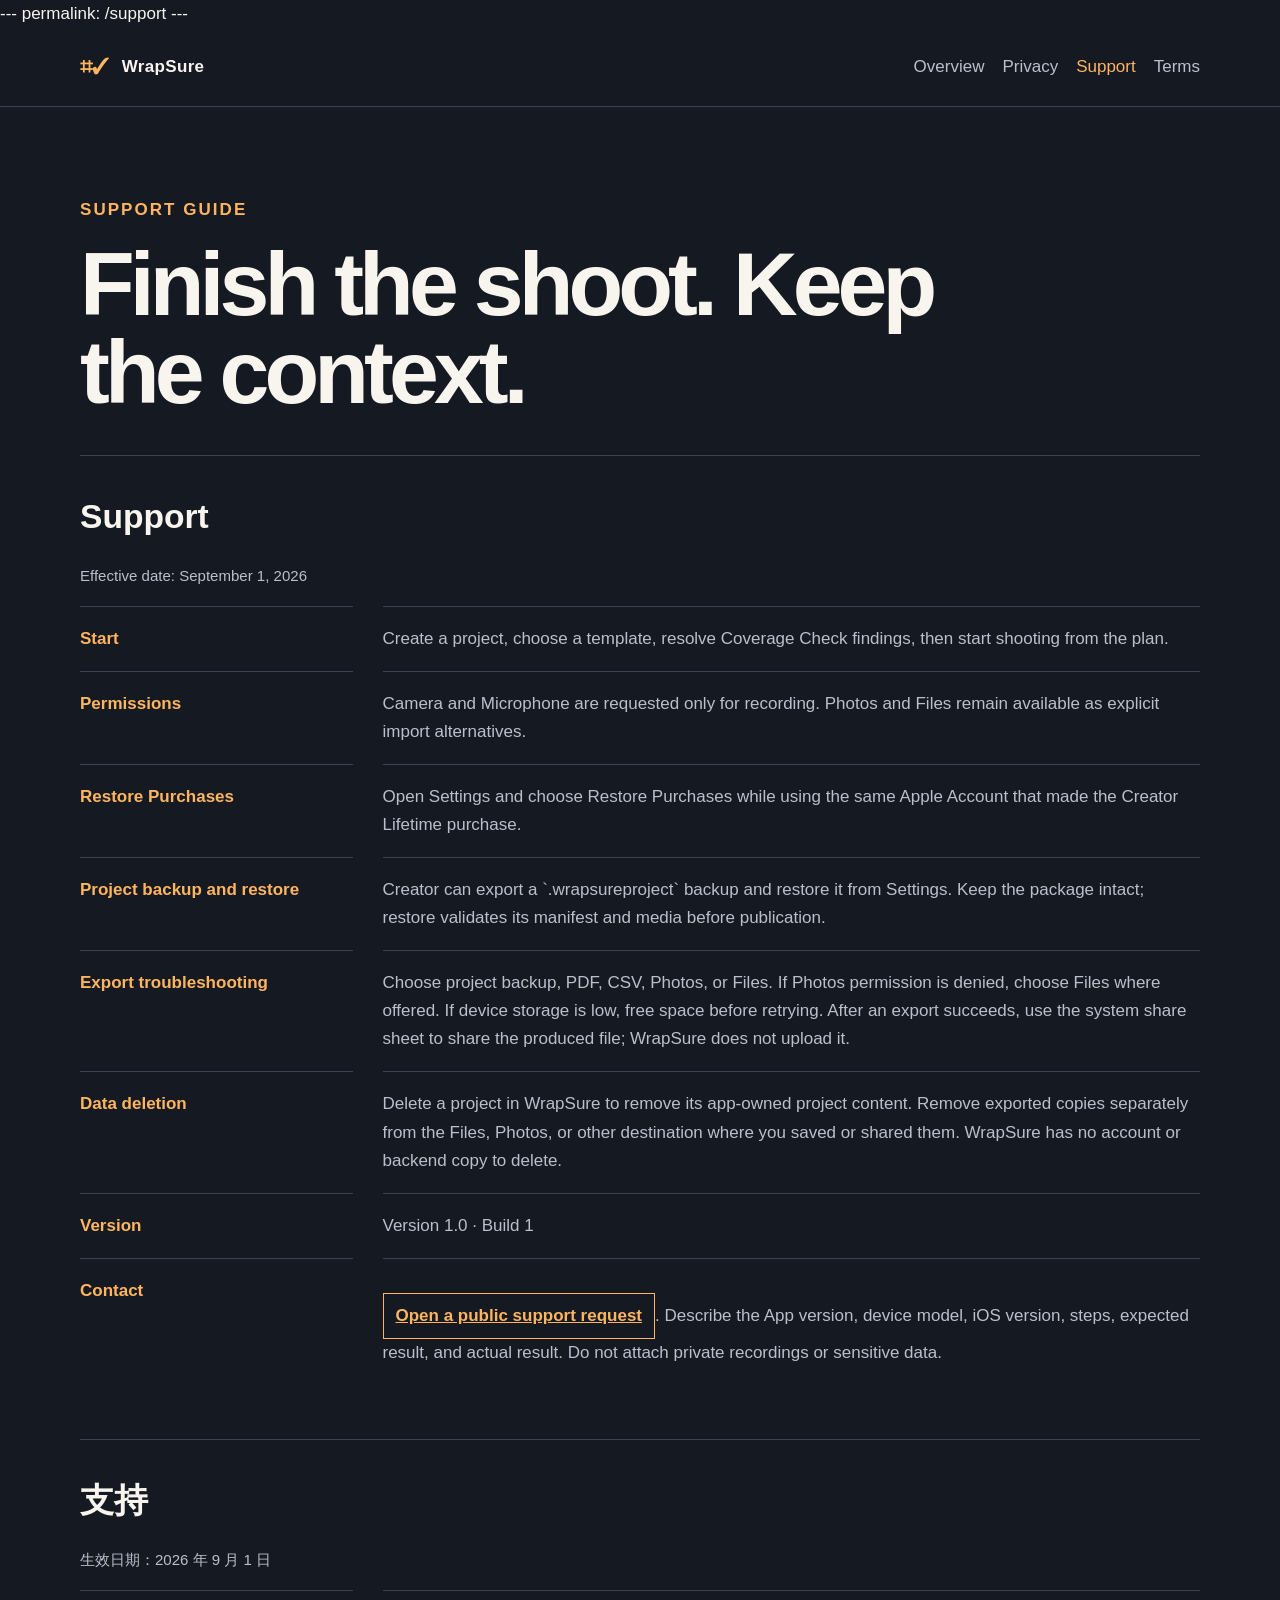
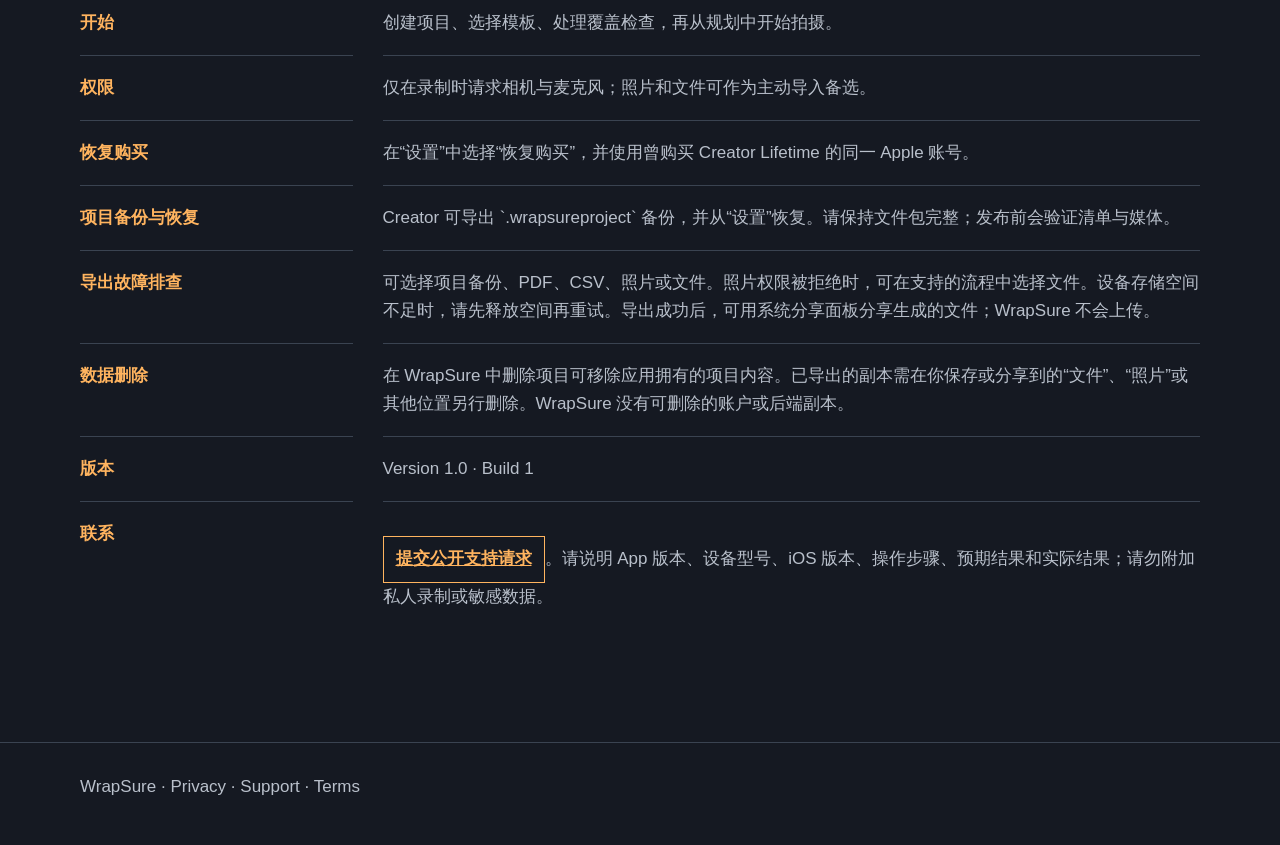
==== support.html @ 09f530ee "Publish WrapSure support site" ====
---
permalink: /support
---
<!doctype html>
<html lang="en">
<head><meta charset="utf-8"><meta name="viewport" content="width=device-width, initial-scale=1"><meta name="wrapsure-canonical-status" content="verified"><title>WrapSure Support Guide</title><link rel="stylesheet" href="/styles.css"></head>
<body>
  <header><div class="shell masthead"><div class="brand"><span class="brand-mark" aria-hidden="true">⌗✓</span>WrapSure</div><nav aria-label="WrapSure site"><a href="/">Overview</a><a href="/privacy">Privacy</a><a href="/support" aria-current="page">Support</a><a href="/terms">Terms</a></nav></div></header>
  <main class="shell">
    <p class="eyebrow">Support guide</p><h1>Finish the shoot. Keep the context.</h1>
    <section class="language" lang="en"><h2>Support</h2><p class="effective">Effective date: September 1, 2026</p><dl class="facts">
      <dt>Start</dt><dd>Create a project, choose a template, resolve Coverage Check findings, then start shooting from the plan.</dd>
      <dt>Permissions</dt><dd>Camera and Microphone are requested only for recording. Photos and Files remain available as explicit import alternatives.</dd>
      <dt>Restore Purchases</dt><dd>Open Settings and choose Restore Purchases while using the same Apple Account that made the Creator Lifetime purchase.</dd>
      <dt>Project backup and restore</dt><dd>Creator can export a `.wrapsureproject` backup and restore it from Settings. Keep the package intact; restore validates its manifest and media before publication.</dd>
      <dt>Export troubleshooting</dt><dd>Choose project backup, PDF, CSV, Photos, or Files. If Photos permission is denied, choose Files where offered. If device storage is low, free space before retrying. After an export succeeds, use the system share sheet to share the produced file; WrapSure does not upload it.</dd>
      <dt>Data deletion</dt><dd>Delete a project in WrapSure to remove its app-owned project content. Remove exported copies separately from the Files, Photos, or other destination where you saved or shared them. WrapSure has no account or backend copy to delete.</dd>
      <dt>Version</dt><dd>Version 1.0 · Build 1</dd>
      <dt>Contact</dt><dd><a class="status" href="https://github.com/wenkaihuisr-maker/wenkaihuisr-maker.github.io/issues/new">Open a public support request</a>. Describe the App version, device model, iOS version, steps, expected result, and actual result. Do not attach private recordings or sensitive data.</dd>
    </dl></section>
    <section class="language" lang="zh-Hans"><h2>支持</h2><p class="effective">生效日期：2026 年 9 月 1 日</p><dl class="facts">
      <dt>开始</dt><dd>创建项目、选择模板、处理覆盖检查，再从规划中开始拍摄。</dd>
      <dt>权限</dt><dd>仅在录制时请求相机与麦克风；照片和文件可作为主动导入备选。</dd>
      <dt>恢复购买</dt><dd>在“设置”中选择“恢复购买”，并使用曾购买 Creator Lifetime 的同一 Apple 账号。</dd>
      <dt>项目备份与恢复</dt><dd>Creator 可导出 `.wrapsureproject` 备份，并从“设置”恢复。请保持文件包完整；发布前会验证清单与媒体。</dd>
      <dt>导出故障排查</dt><dd>可选择项目备份、PDF、CSV、照片或文件。照片权限被拒绝时，可在支持的流程中选择文件。设备存储空间不足时，请先释放空间再重试。导出成功后，可用系统分享面板分享生成的文件；WrapSure 不会上传。</dd>
      <dt>数据删除</dt><dd>在 WrapSure 中删除项目可移除应用拥有的项目内容。已导出的副本需在你保存或分享到的“文件”、“照片”或其他位置另行删除。WrapSure 没有可删除的账户或后端副本。</dd>
      <dt>版本</dt><dd>Version 1.0 · Build 1</dd>
      <dt>联系</dt><dd><a class="status" href="https://github.com/wenkaihuisr-maker/wenkaihuisr-maker.github.io/issues/new">提交公开支持请求</a>。请说明 App 版本、设备型号、iOS 版本、操作步骤、预期结果和实际结果；请勿附加私人录制或敏感数据。</dd>
    </dl></section>
  </main><footer><div class="shell">WrapSure · Privacy · Support · Terms</div></footer>
</body></html>
---- styles.css ----
:root {
  color-scheme: dark;
  --canvas: #151922;
  --surface: #202631;
  --surface-raised: #29313e;
  --amber: #ffb45f;
  --text: #f8f5ef;
  --muted: #b9c0cb;
  --line: #3a4351;
  font-family: -apple-system, BlinkMacSystemFont, "Segoe UI", sans-serif;
}

* { box-sizing: border-box; }

body {
  margin: 0;
  background: var(--canvas);
  color: var(--text);
  font-size: 17px;
  line-height: 1.65;
}

a { color: inherit; }
a:focus-visible { outline: 3px solid var(--amber); outline-offset: 4px; }

.shell { width: min(1120px, calc(100% - 40px)); margin: 0 auto; }

header {
  border-bottom: 1px solid var(--line);
  background: var(--canvas);
}

.masthead {
  min-height: 78px;
  display: flex;
  align-items: center;
  justify-content: space-between;
  gap: 24px;
}

.brand { display: flex; align-items: center; gap: 12px; font-weight: 800; letter-spacing: .02em; }
.brand-mark { color: var(--amber); font-size: 1.4rem; }
nav { display: flex; flex-wrap: wrap; gap: 18px; }
nav a { color: var(--muted); text-decoration: none; }
nav a[aria-current="page"] { color: var(--amber); }

main { padding: 72px 0 96px; }
.eyebrow { color: var(--amber); font-weight: 800; letter-spacing: .12em; text-transform: uppercase; }
h1 { max-width: 900px; margin: 12px 0 22px; font-size: clamp(2.5rem, 7vw, 5.9rem); line-height: .98; letter-spacing: -.055em; }
h2 { margin-top: 0; font-size: clamp(1.45rem, 3vw, 2.1rem); line-height: 1.15; }
h3 { color: var(--amber); margin-bottom: 8px; }
.lede { max-width: 760px; color: var(--muted); font-size: clamp(1.1rem, 2.5vw, 1.4rem); }
.rule { height: 7px; width: 96px; margin: 34px 0; background: var(--amber); }

.grid { display: grid; grid-template-columns: repeat(12, 1fr); gap: 18px; margin-top: 44px; }
.card { grid-column: span 4; min-height: 210px; padding: 26px; border: 1px solid var(--line); background: var(--surface); }
.card strong { display: block; margin-bottom: 10px; color: var(--amber); font-size: 1.2rem; }
.steps { counter-reset: step; padding: 0; list-style: none; }
.steps li { counter-increment: step; display: grid; grid-template-columns: 48px 1fr; gap: 14px; padding: 18px 0; border-top: 1px solid var(--line); }
.steps li::before { content: counter(step, decimal-leading-zero); color: var(--amber); font-weight: 800; }

.language { margin-top: 54px; padding-top: 42px; border-top: 1px solid var(--line); }
.language:first-of-type { margin-top: 38px; }
.facts { display: grid; grid-template-columns: minmax(180px, 1fr) 3fr; gap: 0 30px; }
.facts dt, .facts dd { margin: 0; padding: 18px 0; border-top: 1px solid var(--line); }
.facts dt { color: var(--amber); font-weight: 800; }
.facts dd { color: var(--muted); }
.status { display: inline-block; margin-top: 16px; padding: 8px 12px; border: 1px solid var(--amber); color: var(--amber); font-weight: 750; }
.effective { color: var(--muted); font-size: .94rem; }

footer { padding: 30px 0 44px; border-top: 1px solid var(--line); color: var(--muted); }

@media (max-width: 760px) {
  .masthead { align-items: flex-start; flex-direction: column; padding: 22px 0; }
  main { padding-top: 48px; }
  .card { grid-column: 1 / -1; }
  .facts { grid-template-columns: 1fr; }
  .facts dt { padding-bottom: 0; }
  .facts dd { border-top: 0; padding-top: 6px; }
}

@media (prefers-reduced-motion: reduce) {
  *, *::before, *::after { scroll-behavior: auto; }
}
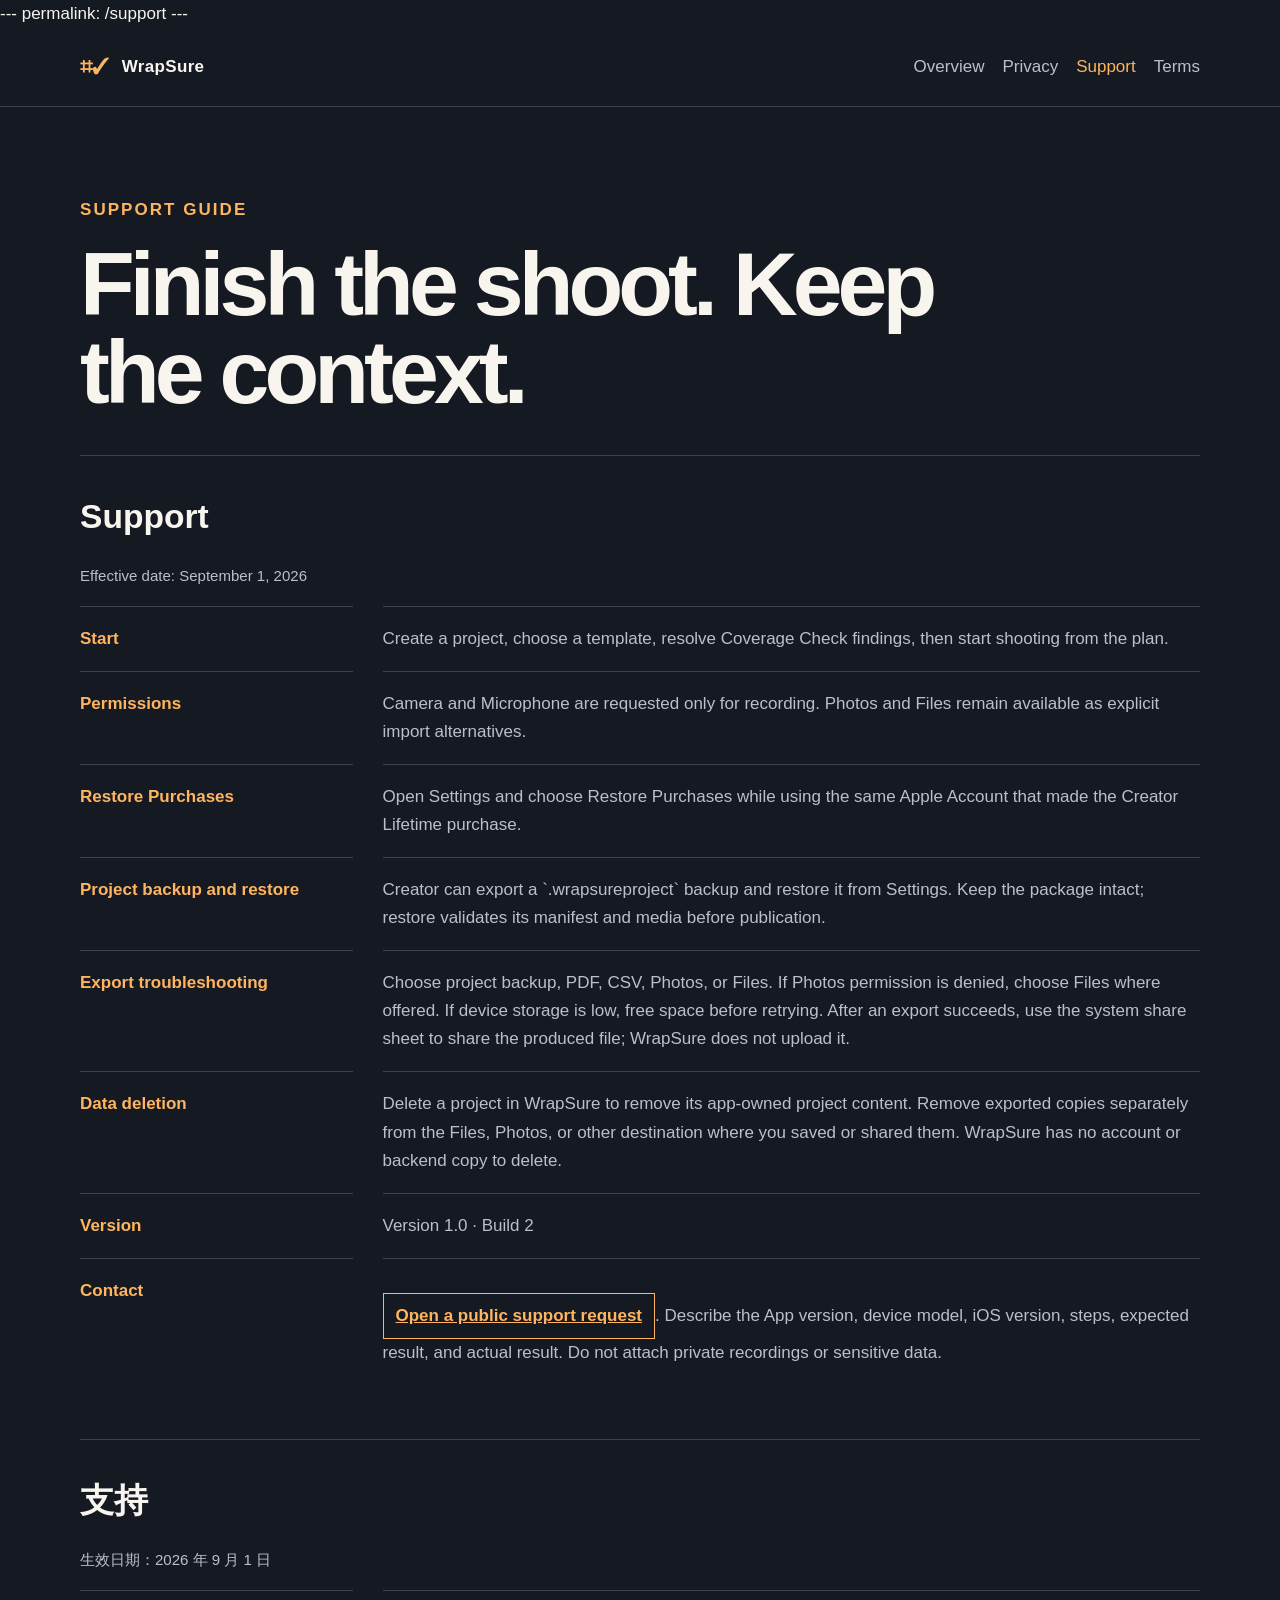
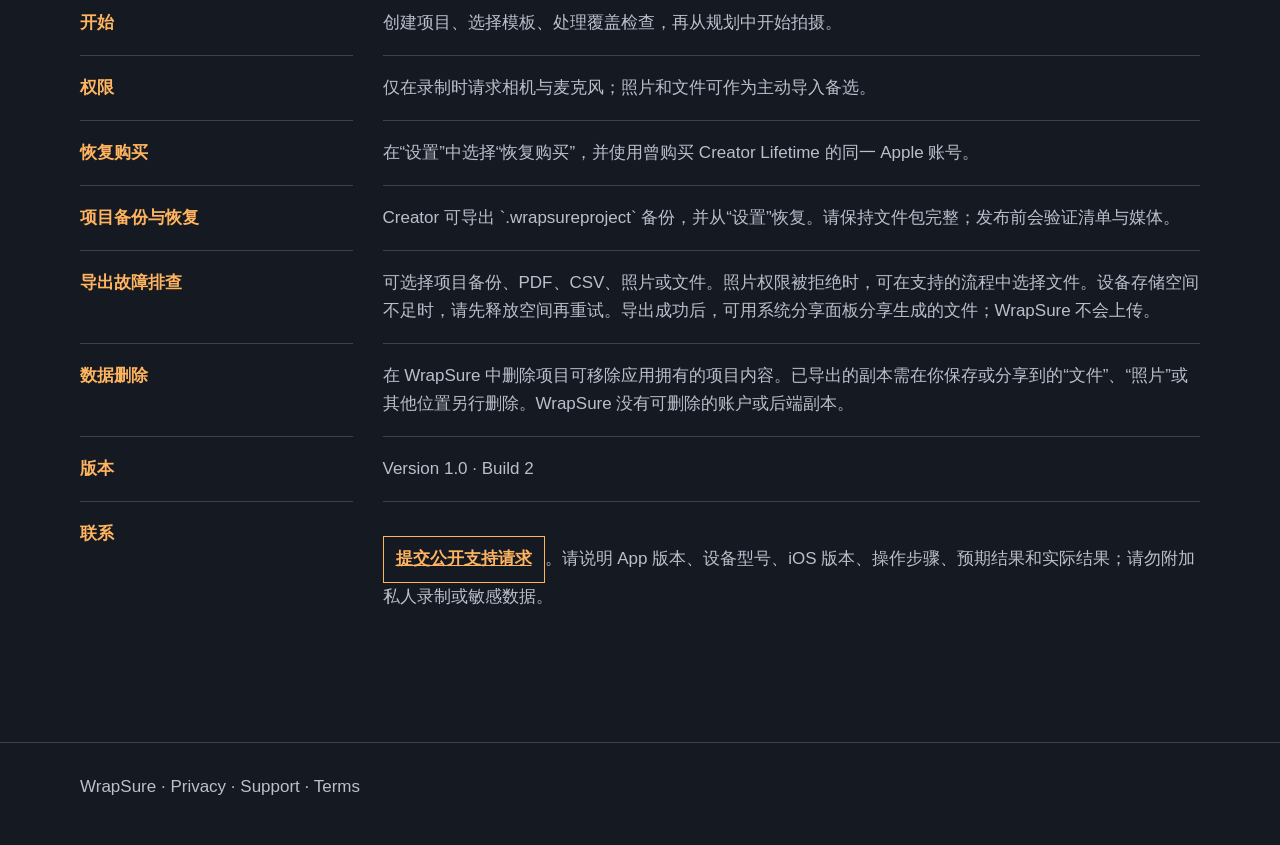
==== commit 4d77ebde: "Update support page for build 2" ====
--- a/support.html
+++ b/support.html
@@ -15,7 +15,7 @@
       <dt>Project backup and restore</dt><dd>Creator can export a `.wrapsureproject` backup and restore it from Settings. Keep the package intact; restore validates its manifest and media before publication.</dd>
       <dt>Export troubleshooting</dt><dd>Choose project backup, PDF, CSV, Photos, or Files. If Photos permission is denied, choose Files where offered. If device storage is low, free space before retrying. After an export succeeds, use the system share sheet to share the produced file; WrapSure does not upload it.</dd>
       <dt>Data deletion</dt><dd>Delete a project in WrapSure to remove its app-owned project content. Remove exported copies separately from the Files, Photos, or other destination where you saved or shared them. WrapSure has no account or backend copy to delete.</dd>
-      <dt>Version</dt><dd>Version 1.0 · Build 1</dd>
+      <dt>Version</dt><dd>Version 1.0 · Build 2</dd>
       <dt>Contact</dt><dd><a class="status" href="https://github.com/wenkaihuisr-maker/wenkaihuisr-maker.github.io/issues/new">Open a public support request</a>. Describe the App version, device model, iOS version, steps, expected result, and actual result. Do not attach private recordings or sensitive data.</dd>
     </dl></section>
     <section class="language" lang="zh-Hans"><h2>支持</h2><p class="effective">生效日期：2026 年 9 月 1 日</p><dl class="facts">
@@ -25,7 +25,7 @@
       <dt>项目备份与恢复</dt><dd>Creator 可导出 `.wrapsureproject` 备份，并从“设置”恢复。请保持文件包完整；发布前会验证清单与媒体。</dd>
       <dt>导出故障排查</dt><dd>可选择项目备份、PDF、CSV、照片或文件。照片权限被拒绝时，可在支持的流程中选择文件。设备存储空间不足时，请先释放空间再重试。导出成功后，可用系统分享面板分享生成的文件；WrapSure 不会上传。</dd>
       <dt>数据删除</dt><dd>在 WrapSure 中删除项目可移除应用拥有的项目内容。已导出的副本需在你保存或分享到的“文件”、“照片”或其他位置另行删除。WrapSure 没有可删除的账户或后端副本。</dd>
-      <dt>版本</dt><dd>Version 1.0 · Build 1</dd>
+      <dt>版本</dt><dd>Version 1.0 · Build 2</dd>
       <dt>联系</dt><dd><a class="status" href="https://github.com/wenkaihuisr-maker/wenkaihuisr-maker.github.io/issues/new">提交公开支持请求</a>。请说明 App 版本、设备型号、iOS 版本、操作步骤、预期结果和实际结果；请勿附加私人录制或敏感数据。</dd>
     </dl></section>
   </main><footer><div class="shell">WrapSure · Privacy · Support · Terms</div></footer>
